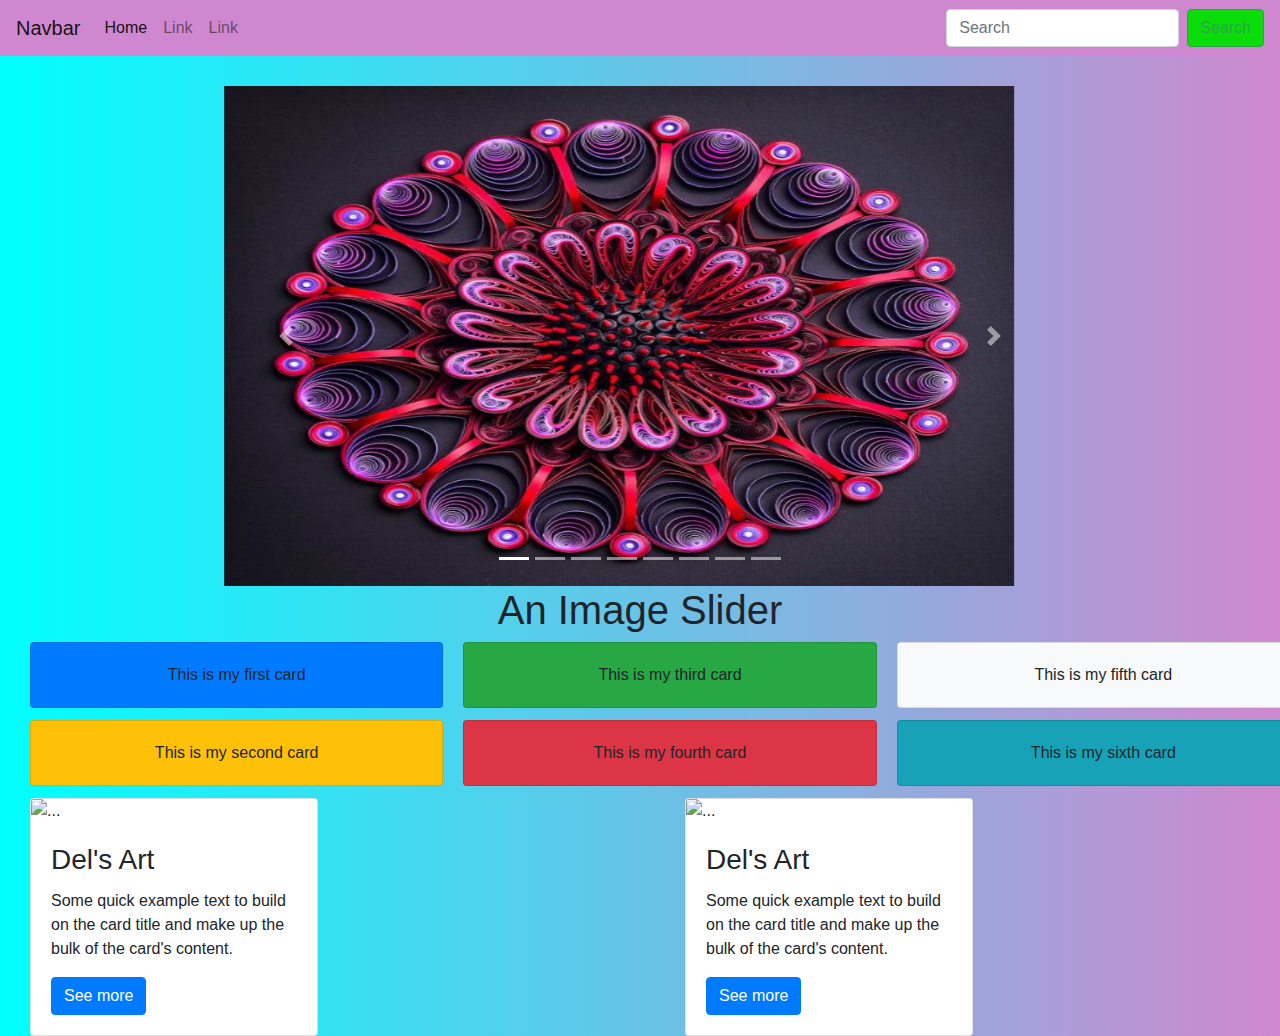
==== img-slider/index.html @ 37ce28bf "added an image slider project" ====
<!-- @format -->

<!DOCTYPE html>
<html lang="en">
  <head>
    <meta charset="UTF-8" />
    <meta name="viewport" content="width=device-width, initial-scale=1.0" />
    <title>Image Slider</title>
    <link rel="stylesheet" href="./bootstrap/css/bootstrap.css" />
    <link rel="stylesheet" href="./bootstrap/css/bootstrap.min.css">
    <style>
      body {
        background-image: linear-gradient(90deg, cyan, rgb(207, 136, 207));
      }
      .container {
        display: flex;
        justify-content: center;
        align-items: center;
        margin-top: 30px;
      }

      .main-nav {
        background-color: rgb(207, 136, 207);
      }

      h1 {
        text-align: center;
      }

      .card {
        margin-left: 30px;
      }

      .search {
        background-color: rgb(10, 221, 10);
      }

      @media screen and (max-width: 768px) {
        body {
          width:100%;
          margin-left: 10px;
          margin-right: 10px;
        }
      }
    </style>
  </head>

  <body>
    <nav class="navbar navbar-expand-lg navbar-light main-nav">
      <a class="navbar-brand" href="#">Navbar</a>
      <button
        class="navbar-toggler"
        type="button"
        data-toggle="collapse"
        data-target="#navbarSupportedContent"
        aria-controls="navbarSupportedContent"
        aria-expanded="false"
        aria-label="Toggle navigation"
      >
        <span class="navbar-toggler-icon"></span>
      </button>

      <div class="collapse navbar-collapse" id="navbarSupportedContent">
        <ul class="navbar-nav mr-auto">
          <li class="nav-item active">
            <a class="nav-link" href="#"
              >Home <span class="sr-only">(current)</span></a
            >
          </li>
          <li class="nav-item">
            <a class="nav-link" href="#">Link</a>
          </li>
          <li class="nav-item">
            <a class="nav-link" href="#">Link</a>
          </li>
        </ul>
        <form class="form-inline my-2 my-lg-0">
          <input
            class="form-control mr-sm-2"
            type="search"
            placeholder="Search"
            aria-label="Search"
          />
          <button
            class="btn btn-outline-success my-2 my-sm-0 search"
            type="submit"
          >
            Search
          </button>
        </form>
      </div>
    </nav>

    <div class="container">
      <div class="w-75 h-5">
        <div class="carousel slide" id="carouselExample" data-ride="carousel">
          <ol class="carousel-indicators">
            <li
              data-target="#carouselExample"
              data-slide-to="0"
              class="active"
            ></li>
            <li data-target="#carouselExample" data-slide-to="1"></li>
            <li data-target="#carouselExample" data-slide-to="2"></li>
            <li data-target="#carouselExample" data-slide-to="3"></li>
            <li data-target="#carouselExample" data-slide-to="4"></li>
            <li data-target="#carouselExample" data-slide-to="5"></li>
            <li data-target="#carouselExample" data-slide-to="6"></li>
            <li data-target="#carouselExample" data-slide-to="7"></li>
          </ol>
          <div class="carousel-inner">
            <div class="carousel-item active">
              <img
                src="./images/art14.jpg"
                alt="art1"
                class="d-block"
                width="790px"
                height="500px"
              />
            </div>
            <div class="carousel-item">
              <img
                src="./images/art12.jpg"
                alt="art2"
                class="d-block"
                width="790px"
                height="500px"
              />
            </div>
            <div class="carousel-item">
              <img
                src="./images/art4.jpg"
                alt="art4"
                class="d-block"
                width="790px"
                height="500px"
              />
            </div>
            <div class="carousel-item">
              <img
                src="./images/art7.jpg"
                alt="art5"
                class="d-block"
                width="790px"
                height="500px"
              />
            </div>
            <div class="carousel-item">
              <img
                src="./images/art6.jpg"
                alt="art6"
                class="d-block"
                width="790px"
                height="500px"
              />
            </div>
            <div class="carousel-item">
              <img
                src="./images/art7.jpg"
                alt="art7"
                class="d-block"
                width="790px"
                height="500px"
              />
            </div>
            <div class="carousel-item">
              <img
                src="./images/art8.jpg"
                alt="art8"
                class="d-block"
                width="790px"
                height="500px"
              />
            </div>
          </div>

          <a
            class="carousel-control-prev"
            href="#carouselExample"
            role="button"
            data-slide="prev"
          >
            <span class="carousel-control-prev-icon" aria-hidden="true"></span>
            <span class="sr-only">Previous</span>
          </a>
          <a
            class="carousel-control-next"
            href="#carouselExample"
            role="button"
            data-slide="next"
          >
            <span class="carousel-control-next-icon" aria-hidden="true"></span>
            <span class="sr-only">Next</span>
          </a>
        </div>
      </div>
    </div>

    <h1>An Image Slider</h1>

    <div class="card-columns">
      <div class="card bg-primary">
        <div class="card-body text-center">
          <p class="card-text">This is my first card</p>
        </div>
      </div>
      <div class="card bg-warning">
        <div class="card-body text-center">
          <p class="card-text">This is my second card</p>
        </div>
      </div>
      <div class="card bg-success">
        <div class="card-body text-center">
          <p class="card-text">This is my third card</p>
        </div>
      </div>
      <div class="card bg-danger">
        <div class="card-body text-center">
          <p class="card-text">This is my fourth card</p>
        </div>
      </div>
      <div class="card bg-light">
        <div class="card-body text-center">
          <p class="card-text">This is my fifth card</p>
        </div>
      </div>
      <div class="card bg-info">
        <div class="card-body text-center">
          <p class="card-text">This is my sixth card</p>
        </div>
      </div>
    </div>

    <div>
      

      <div class="row">
  <div class="col-sm"><div class="card" style="width: 18rem;">
        <img src="../images/art5.png" class="card-img-top" alt="..." />
        <div class="card-body">
          <h3 class="card-title">Del's Art</h3>
          <p class="card-text">
            Some quick example text to build on the card title and make up the
            bulk of the card's content.
          </p>
          <a href="#" class="btn btn-primary">See more</a>
        </div>
</div></div>
  <div class="col-sm">
    <div class="card" style="width: 18rem;">
        <img src="../images/art11.jpg" class="card-img-top" alt="..." />
        <div class="card-body">
          <h3 class="card-title">Del's Art</h3>
          <p class="card-text">
            Some quick example text to build on the card title and make up the
            bulk of the card's content.
          </p>
          <a href="#" class="btn btn-primary">See more</a>
        </div>
    </div>
  </div>
  
</div>




    <script
      src="https://code.jquery.com/jquery-3.5.1.slim.min.js"
      integrity="sha384-DfXdz2htPH0lsSSs5nCTpuj/zy4C+OGpamoFVy38MVBnE+IbbVYUew+OrCXaRkfj"
      crossorigin="anonymous"
    ></script>
    <script
      src="https://cdn.jsdelivr.net/npm/popper.js@1.16.1/dist/umd/popper.min.js"
      integrity="sha384-9/reFTGAW83EW2RDu2S0VKaIzap3H66lZH81PoYlFhbGU+6BZp6G7niu735Sk7lN"
      crossorigin="anonymous"
    ></script>
    <script
      src="https://stackpath.bootstrapcdn.com/bootstrap/4.5.1/js/bootstrap.min.js"
      integrity="sha384-XEerZL0cuoUbHE4nZReLT7nx9gQrQreJekYhJD9WNWhH8nEW+0c5qq7aIo2Wl30J"
      crossorigin="anonymous"
    ></script>
  </body>
</html>
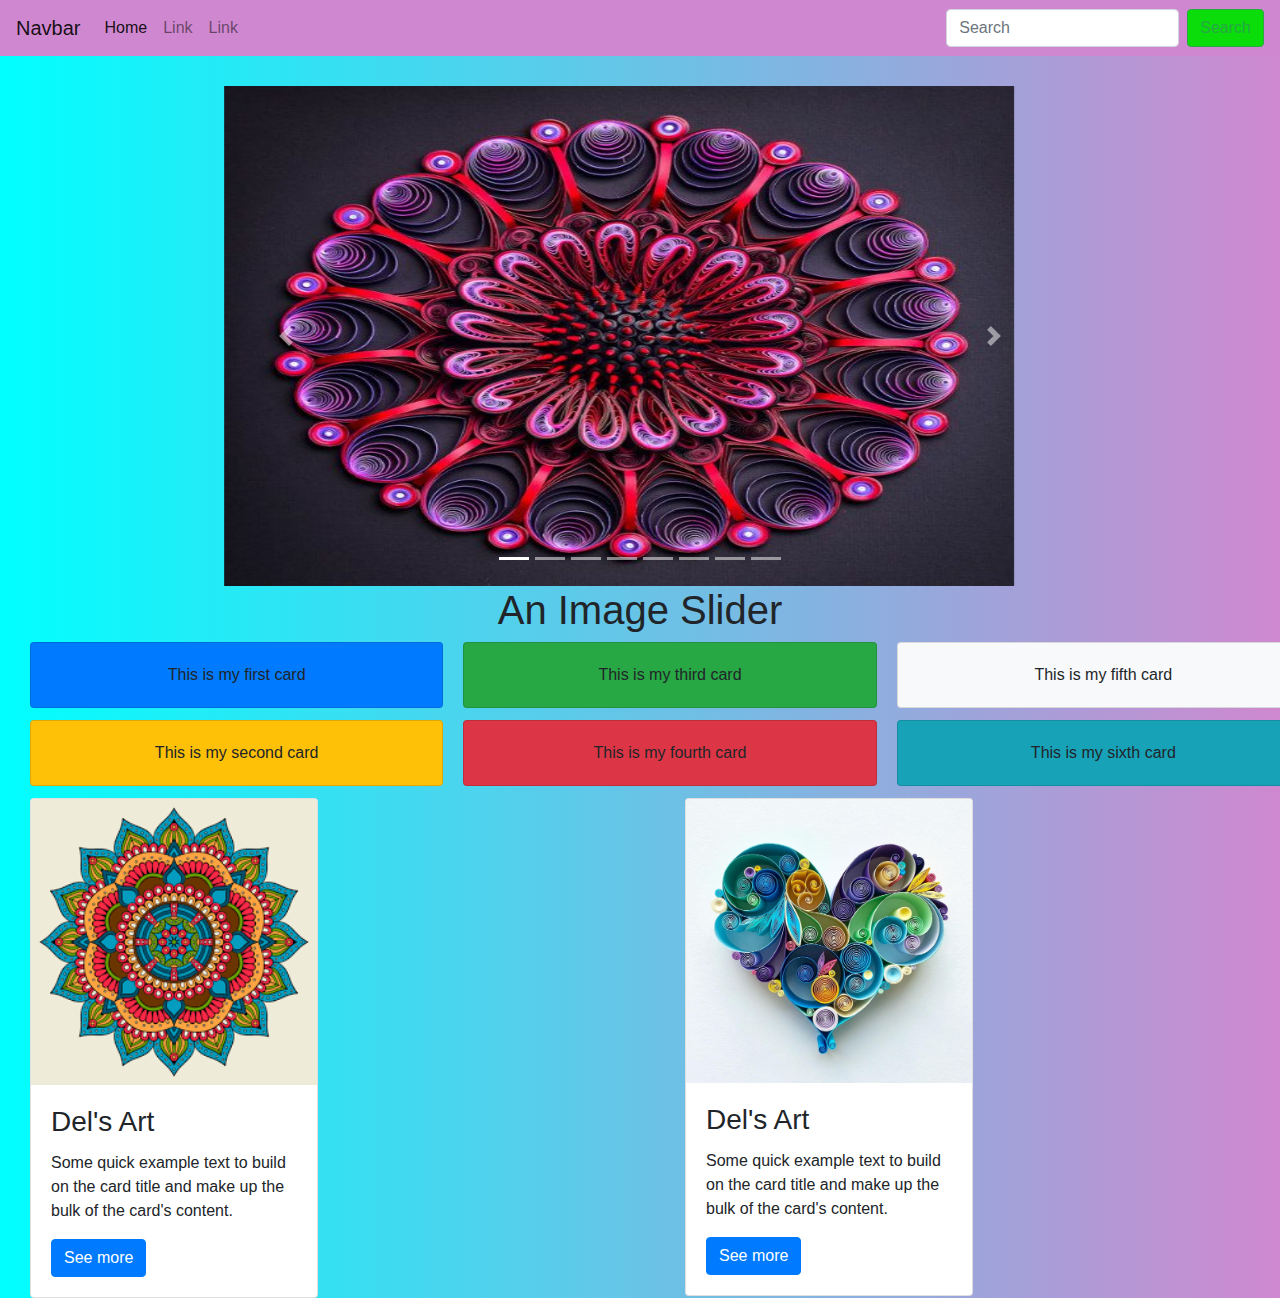
==== commit 716ebd93: "added pictures" ====
--- a/img-slider/index.html
+++ b/img-slider/index.html
@@ -236,7 +236,7 @@
 
       <div class="row">
   <div class="col-sm"><div class="card" style="width: 18rem;">
-        <img src="../images/art5.png" class="card-img-top" alt="..." />
+        <img src="./images/art5.png" class="card-img-top" alt="..." />
         <div class="card-body">
           <h3 class="card-title">Del's Art</h3>
           <p class="card-text">
@@ -248,7 +248,7 @@
 </div></div>
   <div class="col-sm">
     <div class="card" style="width: 18rem;">
-        <img src="../images/art11.jpg" class="card-img-top" alt="..." />
+        <img src="./images/art11.jpg" class="card-img-top" alt="..." />
         <div class="card-body">
           <h3 class="card-title">Del's Art</h3>
           <p class="card-text">
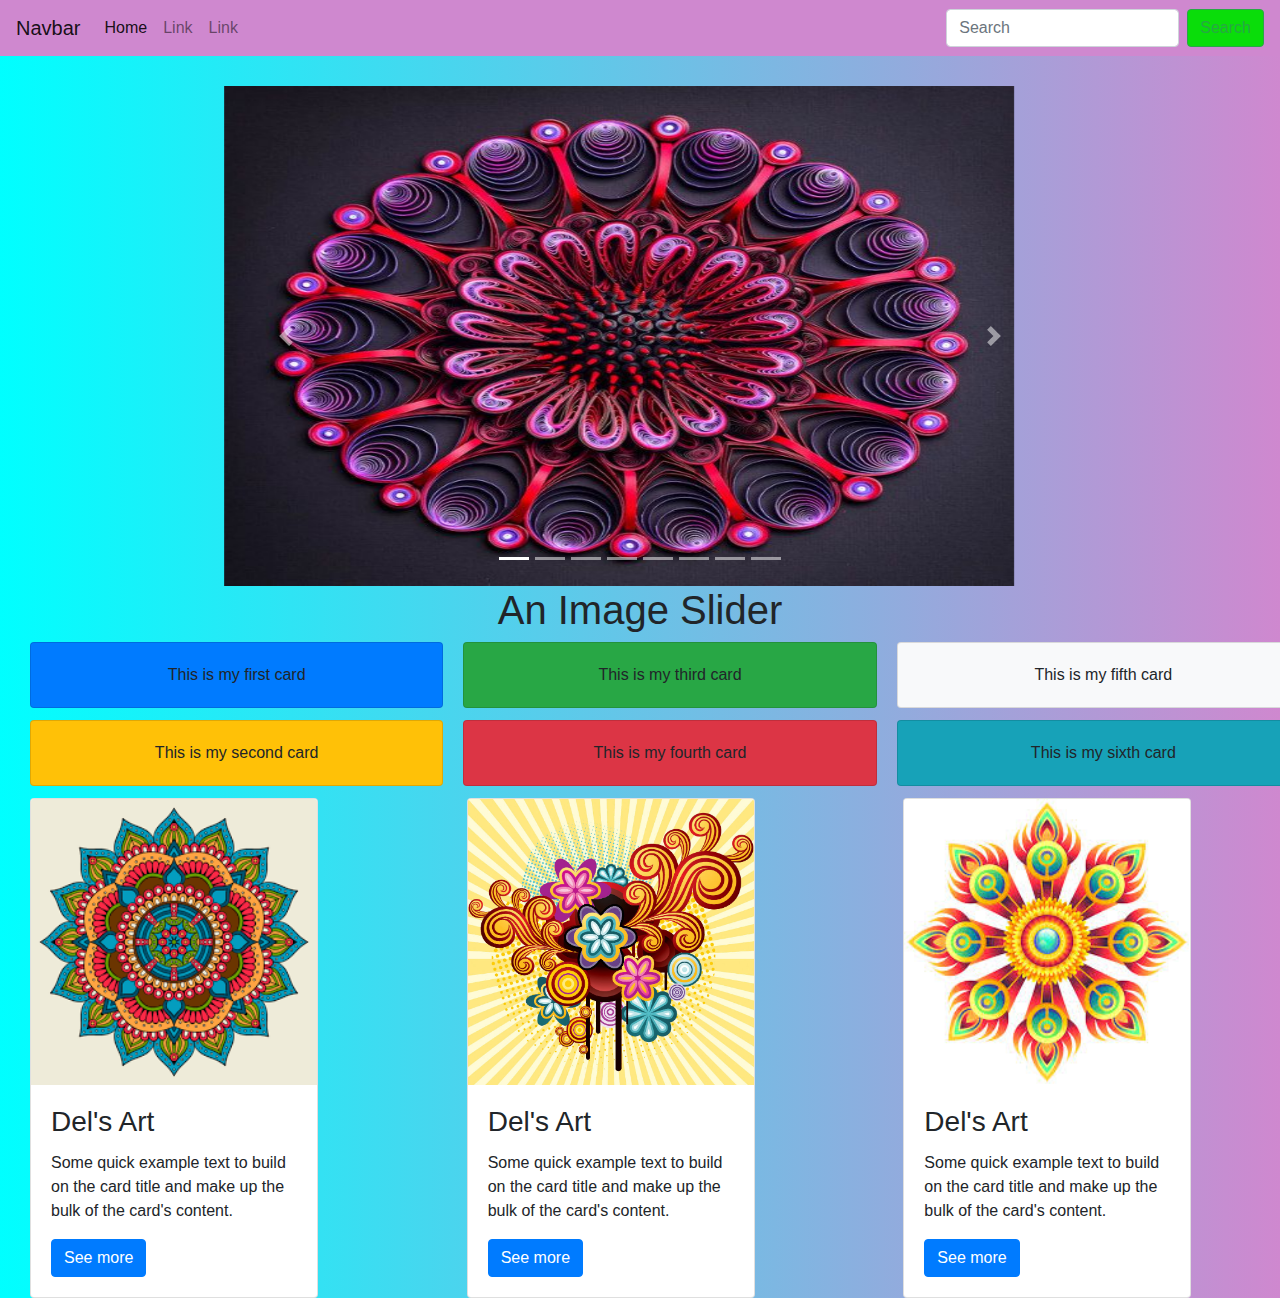
==== commit 6d17eb57: "edited some part of my code" ====
--- a/img-slider/index.html
+++ b/img-slider/index.html
@@ -248,7 +248,21 @@
 </div></div>
   <div class="col-sm">
     <div class="card" style="width: 18rem;">
-        <img src="./images/art11.jpg" class="card-img-top" alt="..." />
+        <img src="./images/art6.jpg" class="card-img-top" alt="..." />
+        <div class="card-body">
+          <h3 class="card-title">Del's Art</h3>
+          <p class="card-text">
+            Some quick example text to build on the card title and make up the
+            bulk of the card's content.
+          </p>
+          <a href="#" class="btn btn-primary">See more</a>
+        </div>
+    </div>
+  </div>
+
+  <div class="col-sm">
+    <div class="card" style="width: 18rem;">
+        <img src="./images/art9.jpg" class="card-img-top" alt="..." />
         <div class="card-body">
           <h3 class="card-title">Del's Art</h3>
           <p class="card-text">
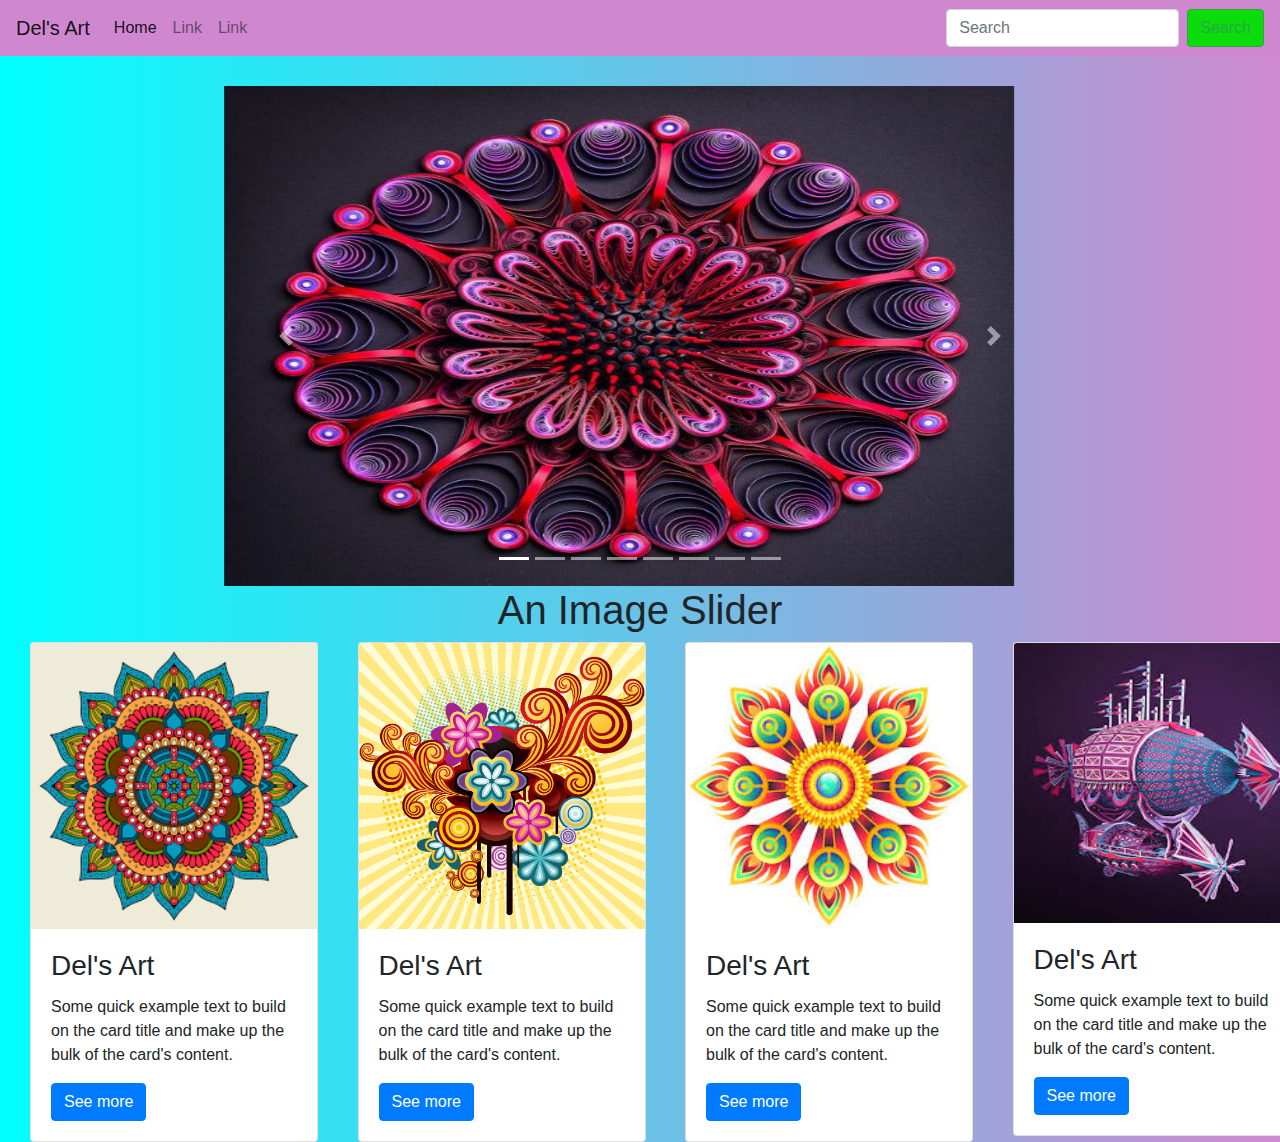
==== commit 5e146385: "another edited version" ====
--- a/img-slider/index.html
+++ b/img-slider/index.html
@@ -41,13 +41,17 @@
           margin-left: 10px;
           margin-right: 10px;
         }
+
+        .container{
+          width: 900px;
+        }
       }
     </style>
   </head>
 
   <body>
     <nav class="navbar navbar-expand-lg navbar-light main-nav">
-      <a class="navbar-brand" href="#">Navbar</a>
+      <a class="navbar-brand" href="#">Del's Art</a>
       <button
         class="navbar-toggler"
         type="button"
@@ -138,7 +142,7 @@
             </div>
             <div class="carousel-item">
               <img
-                src="./images/art7.jpg"
+                src="./images/art13.jpg"
                 alt="art5"
                 class="d-block"
                 width="790px"
@@ -156,7 +160,7 @@
             </div>
             <div class="carousel-item">
               <img
-                src="./images/art7.jpg"
+                src="./images/art11.jpg"
                 alt="art7"
                 class="d-block"
                 width="790px"
@@ -198,44 +202,13 @@
 
     <h1>An Image Slider</h1>
 
-    <div class="card-columns">
-      <div class="card bg-primary">
-        <div class="card-body text-center">
-          <p class="card-text">This is my first card</p>
-        </div>
-      </div>
-      <div class="card bg-warning">
-        <div class="card-body text-center">
-          <p class="card-text">This is my second card</p>
-        </div>
-      </div>
-      <div class="card bg-success">
-        <div class="card-body text-center">
-          <p class="card-text">This is my third card</p>
-        </div>
-      </div>
-      <div class="card bg-danger">
-        <div class="card-body text-center">
-          <p class="card-text">This is my fourth card</p>
-        </div>
-      </div>
-      <div class="card bg-light">
-        <div class="card-body text-center">
-          <p class="card-text">This is my fifth card</p>
-        </div>
-      </div>
-      <div class="card bg-info">
-        <div class="card-body text-center">
-          <p class="card-text">This is my sixth card</p>
-        </div>
-      </div>
-    </div>
+    
 
     <div>
       
 
       <div class="row">
-  <div class="col-sm"><div class="card" style="width: 18rem;">
+  <div class="col-md-3"><div class="card" style="width: 18rem;">
         <img src="./images/art5.png" class="card-img-top" alt="..." />
         <div class="card-body">
           <h3 class="card-title">Del's Art</h3>
@@ -246,7 +219,7 @@
           <a href="#" class="btn btn-primary">See more</a>
         </div>
 </div></div>
-  <div class="col-sm">
+  <div class="col-md-3">
     <div class="card" style="width: 18rem;">
         <img src="./images/art6.jpg" class="card-img-top" alt="..." />
         <div class="card-body">
@@ -260,7 +233,7 @@
     </div>
   </div>
 
-  <div class="col-sm">
+  <div class="col-md-3">
     <div class="card" style="width: 18rem;">
         <img src="./images/art9.jpg" class="card-img-top" alt="..." />
         <div class="card-body">
@@ -273,6 +246,22 @@
         </div>
     </div>
   </div>
+
+  <div class="col-md-3">
+    <div class="card" style="width: 18rem;">
+        <img src="./images/art12.jpg" class="card-img-top" alt="..." height="280px" />
+        <div class="card-body">
+          <h3 class="card-title">Del's Art</h3>
+          <p class="card-text">
+            Some quick example text to build on the card title and make up the
+            bulk of the card's content.
+          </p>
+          <a href="#" class="btn btn-primary">See more</a>
+        </div>
+    </div>
+  </div>
+
+  
   
 </div>
 
